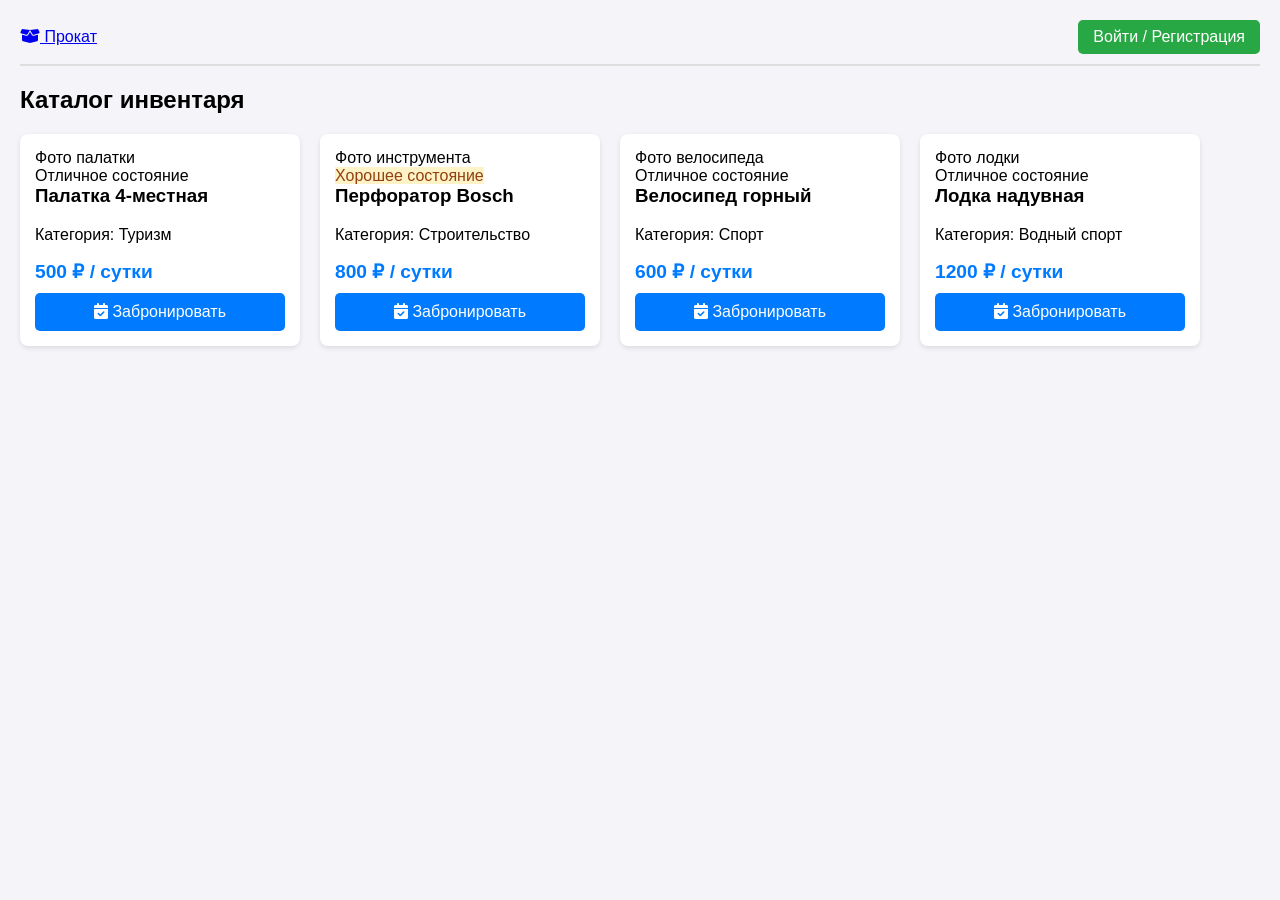
==== index.html @ 56d48f06 "Update index.html" ====
<!DOCTYPE html>
<html lang="ru">
<head>
    <meta charset="UTF-8">
    <meta name="viewport" content="width=device-width, initial-scale=1.0">
    <title>Прокат оборудования</title>
    <!-- Подключаем стили -->
    <link rel="stylesheet" href="style.css">
    <!-- Иконки для кнопок (можно использовать FontAwesome) -->
    <link rel="stylesheet" href="https://cdnjs.cloudflare.com/ajax/libs/font-awesome/6.4.0/css/all.min.css">
</head>
<body>

    <!-- Шапка сайта -->
    <header>
        <a href="#" class="logo">
            <i class="fa-solid fa-box-open"></i> Прокат
        </a>
        <a href="#" class="btn-login">Войти / Регистрация</a>
    </header>

    <!-- Основной контент -->
    <main>
        <h2>Каталог инвентаря</h2>
        
        <div class="catalog">
            <!-- Карточка 1 -->
            <div class="card">
                <div class="card-image">Фото палатки</div>
                <div class="card-body">
                    <span class="badge">Отличное состояние</span>
                    <h3>Палатка 4-местная</h3>
                    <p class="category-text">Категория: Туризм</p>
                    <div class="price">500 ₽ <span>/ сутки</span></div>
                    <button class="btn-book" onclick="alert('Для бронирования нужно войти в систему')">
                        <i class="fa-solid fa-calendar-check"></i> Забронировать
                    </button>
                </div>
            </div>
            
            <!-- Карточка 2 -->
            <div class="card">
                <div class="card-image">Фото инструмента</div>
                <div class="card-body">
                    <span class="badge" style="background-color: #fef3c7; color: #92400e;">Хорошее состояние</span>
                    <h3>Перфоратор Bosch</h3>
                    <p class="category-text">Категория: Строительство</p>
                    <div class="price">800 ₽ <span>/ сутки</span></div>
                    <button class="btn-book" onclick="alert('Для бронирования нужно войти в систему')">
                        <i class="fa-solid fa-calendar-check"></i> Забронировать
                    </button>
                </div>
            </div>

            <!-- Карточка 3 -->
            <div class="card">
                <div class="card-image">Фото велосипеда</div>
                <div class="card-body">
                    <span class="badge">Отличное состояние</span>
                    <h3>Велосипед горный</h3>
                    <p class="category-text">Категория: Спорт</p>
                    <div class="price">600 ₽ <span>/ сутки</span></div>
                    <button class="btn-book" onclick="alert('Для бронирования нужно войти в систему')">
                        <i class="fa-solid fa-calendar-check"></i> Забронировать
                    </button>
                </div>
            </div>

            <!-- Карточка 4 (для примера сетки) -->
            <div class="card">
                <div class="card-image">Фото лодки</div>
                <div class="card-body">
                    <span class="badge">Отличное состояние</span>
                    <h3>Лодка надувная</h3>
                    <p class="category-text">Категория: Водный спорт</p>
                    <div class="price">1200 ₽ <span>/ сутки</span></div>
                    <button class="btn-book" onclick="alert('Для бронирования нужно войти в систему')">
                        <i class="fa-solid fa-calendar-check"></i> Забронировать
                    </button>
                </div>
            </div>
            
        </div>
    </main>

</body>
</html>
---- style.css ----
body { 
    font-family: Arial, sans-serif; 
    margin: 0; 
    padding: 20px; 
    background-color: #f4f4f9; 
}

header { 
    display: flex; 
    justify-content: space-between; 
    align-items: center; 
    border-bottom: 2px solid #ddd; 
    padding-bottom: 10px; 
}

h1 { 
    color: #333; 
    margin: 0; 
}

.btn-login { 
    background: #28a745; 
    color: white; 
    padding: 8px 15px; 
    text-decoration: none; 
    border-radius: 5px; 
}

.catalog { 
    display: flex; 
    gap: 20px; 
    flex-wrap: wrap; 
    margin-top: 20px; 
}

.card { 
    background: white; 
    padding: 15px; 
    border-radius: 8px; 
    box-shadow: 0 2px 5px rgba(0,0,0,0.1); 
    width: 250px; 
}

.card h3 { 
    margin-top: 0; 
}

.price { 
    color: #007bff; 
    font-weight: bold; 
    font-size: 1.2em; 
}

.btn-book { 
    background: #007bff; 
    color: white; 
    border: none; 
    padding: 10px; 
    border-radius: 5px; 
    cursor: pointer; 
    width: 100%; 
    margin-top: 10px; 
    font-size: 16px; 
}

.btn-book:hover { 
    background: #0056b3; 
}
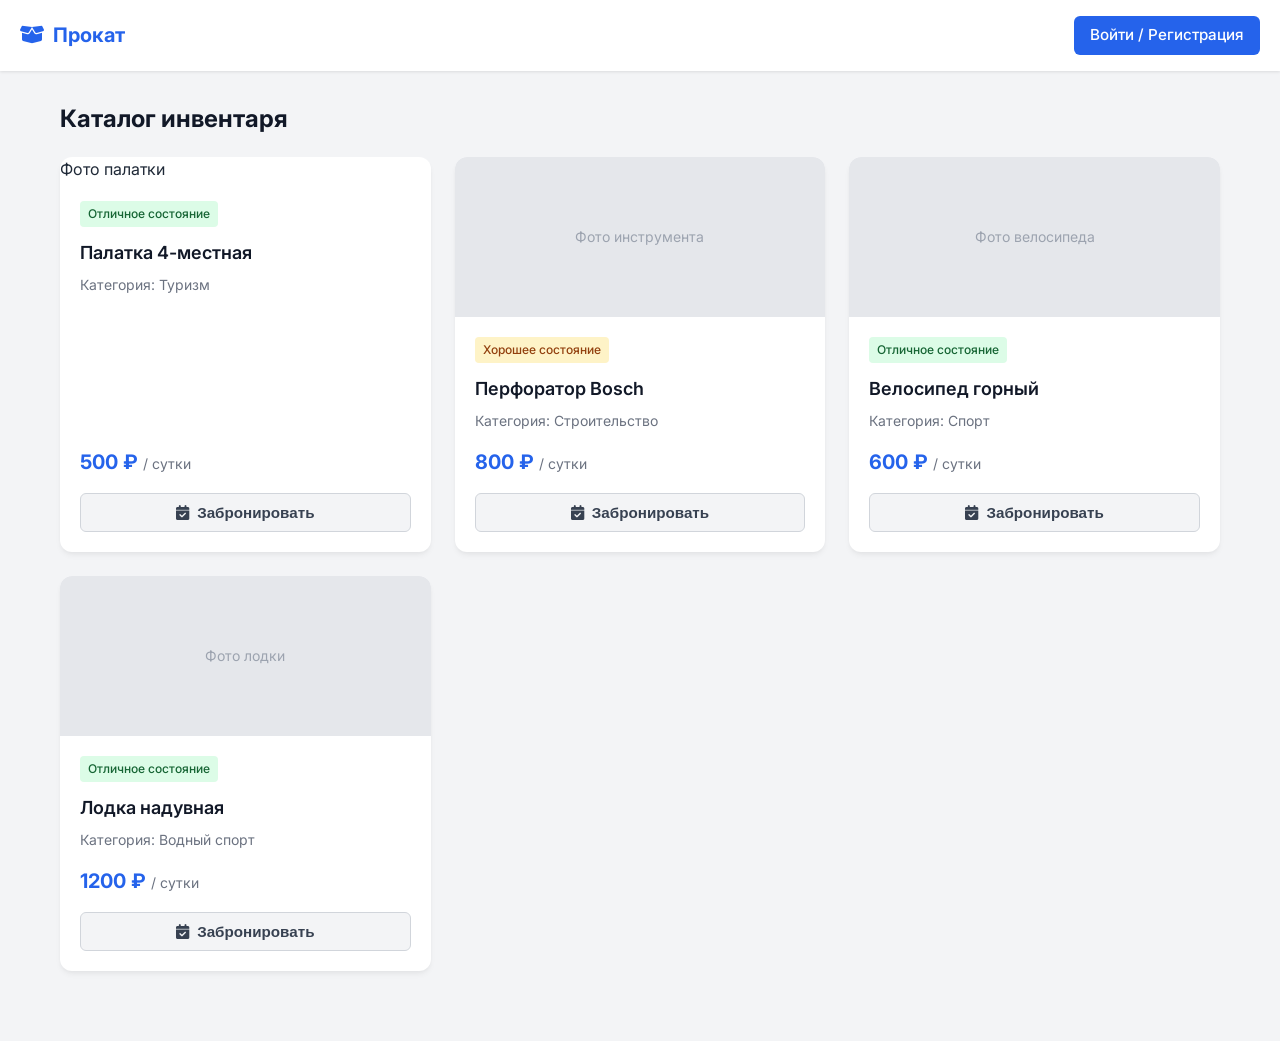
==== commit cc8ece42: "Update index.html" ====
--- a/index.html
+++ b/index.html
@@ -26,7 +26,7 @@
         <div class="catalog">
             <!-- Карточка 1 -->
             <div class="card">
-                <div class="card-image">Фото палатки</div>
+                <div class="palatka.jpg">Фото палатки</div>
                 <div class="card-body">
                     <span class="badge">Отличное состояние</span>
                     <h3>Палатка 4-местная</h3>
--- a/style.css
+++ b/style.css
@@ -1,68 +1,172 @@
-body { 
-    font-family: Arial, sans-serif; 
-    margin: 0; 
-    padding: 20px; 
-    background-color: #f4f4f9; 
+/* Подключаем современный шрифт */
+@import url('https://fonts.googleapis.com/css2?family=Inter:wght@400;500;600;700&display=swap');
+
+/* Базовые настройки */
+* {
+    box-sizing: border-box;
+    margin: 0;
+    padding: 0;
 }
 
-header { 
-    display: flex; 
-    justify-content: space-between; 
-    align-items: center; 
-    border-bottom: 2px solid #ddd; 
-    padding-bottom: 10px; 
+body {
+    font-family: 'Inter', sans-serif;
+    background-color: #f3f4f6; /* Мягкий серый фон */
+    color: #1f2937;
+    line-height: 1.5;
+    padding-bottom: 40px;
 }
 
-h1 { 
-    color: #333; 
-    margin: 0; 
+/* Шапка сайта */
+header {
+    background-color: #ffffff;
+    box-shadow: 0 1px 3px rgba(0, 0, 0, 0.1);
+    padding: 16px 20px;
+    position: sticky;
+    top: 0;
+    z-index: 100;
+    display: flex;
+    justify-content: space-between;
+    align-items: center;
 }
 
-.btn-login { 
-    background: #28a745; 
-    color: white; 
-    padding: 8px 15px; 
-    text-decoration: none; 
-    border-radius: 5px; 
+.logo {
+    font-size: 1.25rem;
+    font-weight: 700;
+    color: #2563eb; /* Синий акцент */
+    display: flex;
+    align-items: center;
+    gap: 8px;
+    text-decoration: none;
 }
 
-.catalog { 
-    display: flex; 
-    gap: 20px; 
-    flex-wrap: wrap; 
-    margin-top: 20px; 
+.btn-login {
+    background-color: #2563eb;
+    color: white;
+    padding: 8px 16px;
+    border-radius: 6px;
+    text-decoration: none;
+    font-weight: 500;
+    font-size: 0.95rem;
+    transition: background-color 0.2s;
 }
 
-.card { 
-    background: white; 
-    padding: 15px; 
-    border-radius: 8px; 
-    box-shadow: 0 2px 5px rgba(0,0,0,0.1); 
-    width: 250px; 
+.btn-login:hover {
+    background-color: #1d4ed8;
 }
 
-.card h3 { 
-    margin-top: 0; 
+/* Основной контент */
+main {
+    max-width: 1200px;
+    margin: 0 auto;
+    padding: 30px 20px;
 }
 
-.price { 
-    color: #007bff; 
-    font-weight: bold; 
-    font-size: 1.2em; 
+h2 {
+    font-size: 1.5rem;
+    margin-bottom: 20px;
+    color: #111827;
 }
 
-.btn-book { 
-    background: #007bff; 
-    color: white; 
-    border: none; 
-    padding: 10px; 
-    border-radius: 5px; 
-    cursor: pointer; 
-    width: 100%; 
-    margin-top: 10px; 
-    font-size: 16px; 
+/* Сетка каталога (адаптивная) */
+.catalog {
+    display: grid;
+    grid-template-columns: repeat(auto-fill, minmax(280px, 1fr));
+    gap: 24px;
 }
 
-.btn-book:hover { 
-    background: #0056b3; 
+/* Карточка товара */
+.card {
+    background: #ffffff;
+    border-radius: 12px;
+    overflow: hidden;
+    box-shadow: 0 4px 6px -1px rgba(0, 0, 0, 0.05), 0 2px 4px -1px rgba(0, 0, 0, 0.03);
+    transition: transform 0.2s, box-shadow 0.2s;
+    display: flex;
+    flex-direction: column;
 }
+
+.card:hover {
+    transform: translateY(-4px);
+    box-shadow: 0 10px 15px -3px rgba(0, 0, 0, 0.1), 0 4px 6px -2px rgba(0, 0, 0, 0.05);
+}
+
+/* Заглушка вместо фото (чтобы карточки были одинаковыми) */
+.card-image {
+    height: 160px;
+    background-color: #e5e7eb;
+    display: flex;
+    align-items: center;
+    justify-content: center;
+    color: #9ca3af;
+    font-size: 0.875rem;
+}
+
+.card-body {
+    padding: 20px;
+    display: flex;
+    flex-direction: column;
+    flex-grow: 1;
+}
+
+.card h3 {
+    font-size: 1.125rem;
+    font-weight: 600;
+    margin-bottom: 8px;
+    color: #111827;
+}
+
+.badge {
+    display: inline-block;
+    padding: 4px 8px;
+    border-radius: 4px;
+    font-size: 0.75rem;
+    font-weight: 500;
+    margin-bottom: 12px;
+    background-color: #dcfce7;
+    color: #166534;
+    width: fit-content;
+}
+
+.card p.category-text {
+    font-size: 0.875rem;
+    color: #6b7280;
+    margin-bottom: 16px;
+}
+
+.price {
+    font-size: 1.25rem;
+    font-weight: 700;
+    color: #2563eb;
+    margin-top: auto; /* Прижимает цену и кнопку к низу */
+    margin-bottom: 16px;
+}
+
+.price span {
+    font-size: 0.875rem;
+    font-weight: 400;
+    color: #6b7280;
+}
+
+/* Кнопка бронирования */
+.btn-book {
+    background-color: #f3f4f6;
+    color: #374151;
+    border: 1px solid #d1d5db;
+    padding: 10px;
+    border-radius: 6px;
+    cursor: pointer;
+    font-weight: 600;
+    font-size: 0.95rem;
+    width: 100%;
+    transition: all 0.2s;
+    display: flex;
+    justify-content: center;
+    align-items: center;
+    gap: 8px;
+}
+
+.btn-book:hover {
+    background-color: #2563eb;
+    color: white;
+    border-color: #2563eb;
+}
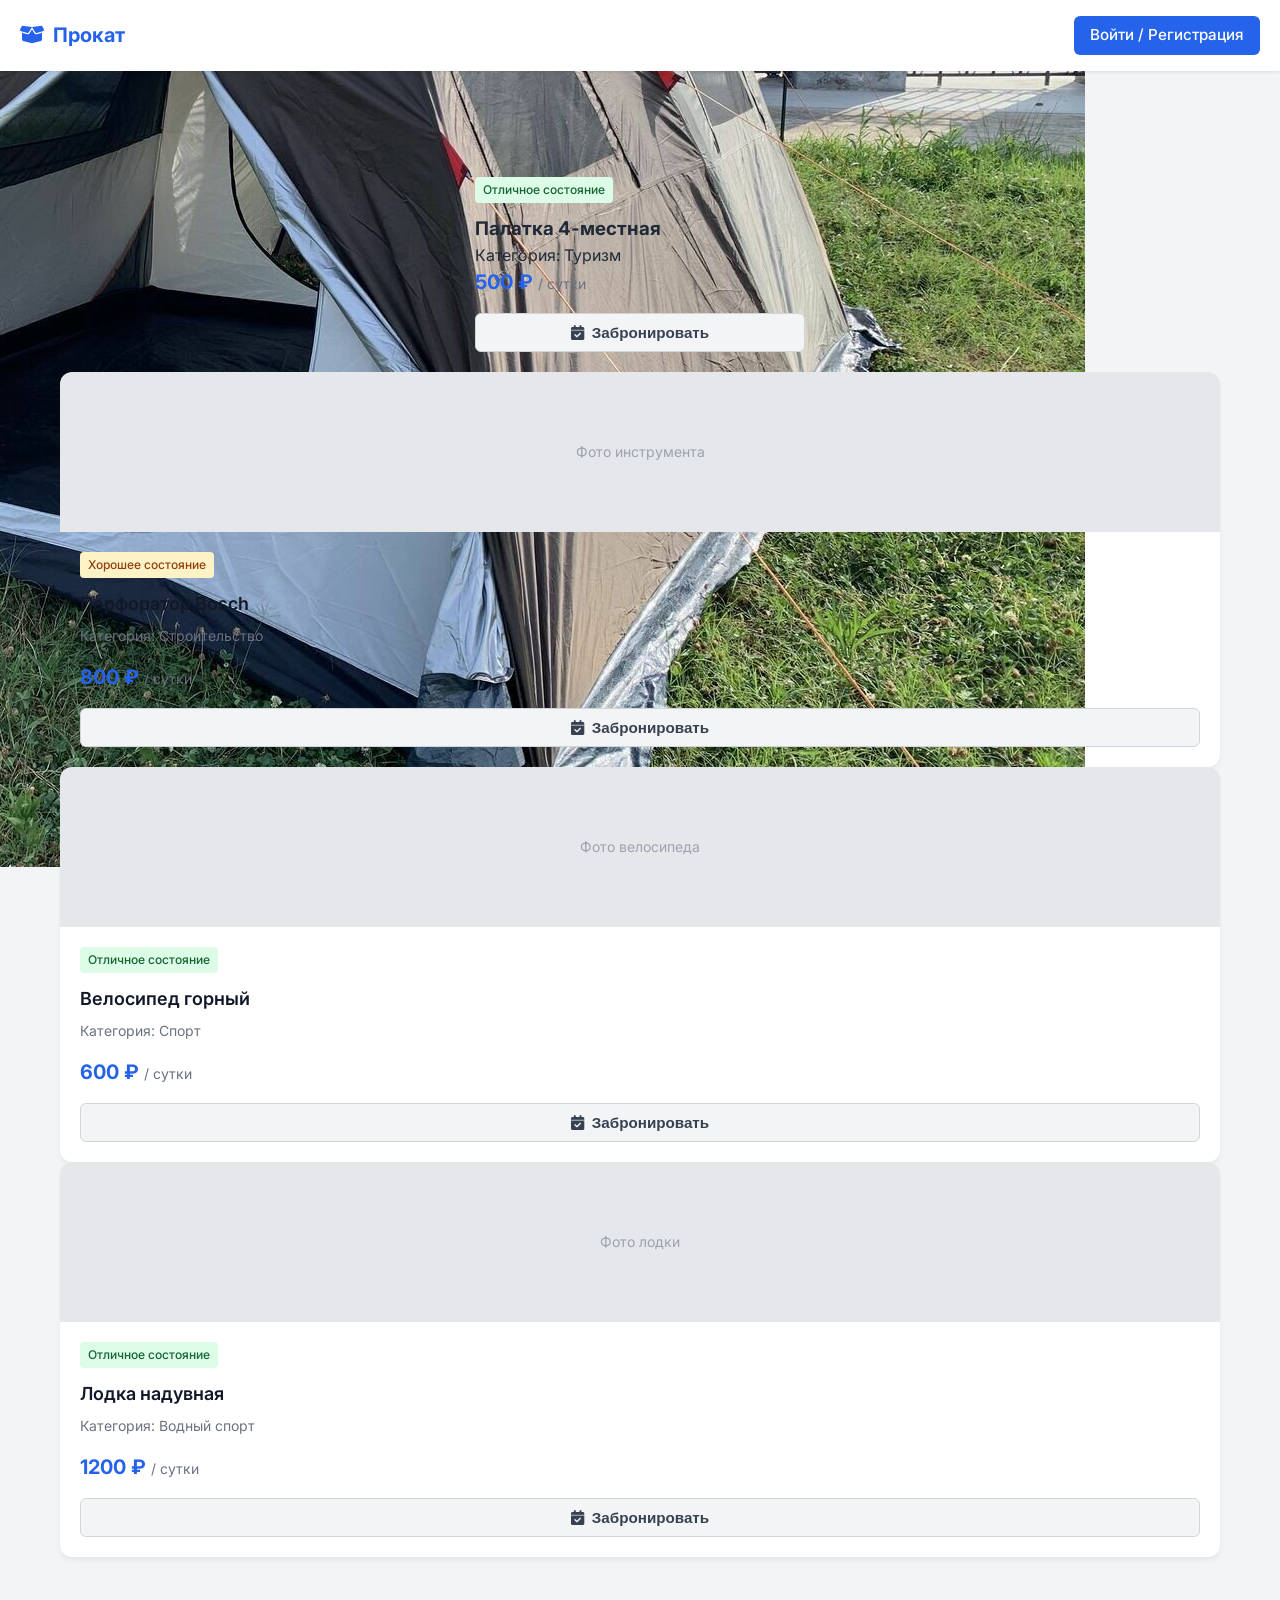
==== commit 561ae7e0: "Update index.html" ====
--- a/index.html
+++ b/index.html
@@ -25,8 +25,9 @@
         
         <div class="catalog">
             <!-- Карточка 1 -->
-            <div class="card">
-                <div class="palatka.jpg">Фото палатки</div>
+                <div class="card-image">
+    <img src="palatka.jpg" alt="Палатка 4-местная">
+</div>
                 <div class="card-body">
                     <span class="badge">Отличное состояние</span>
                     <h3>Палатка 4-местная</h3>
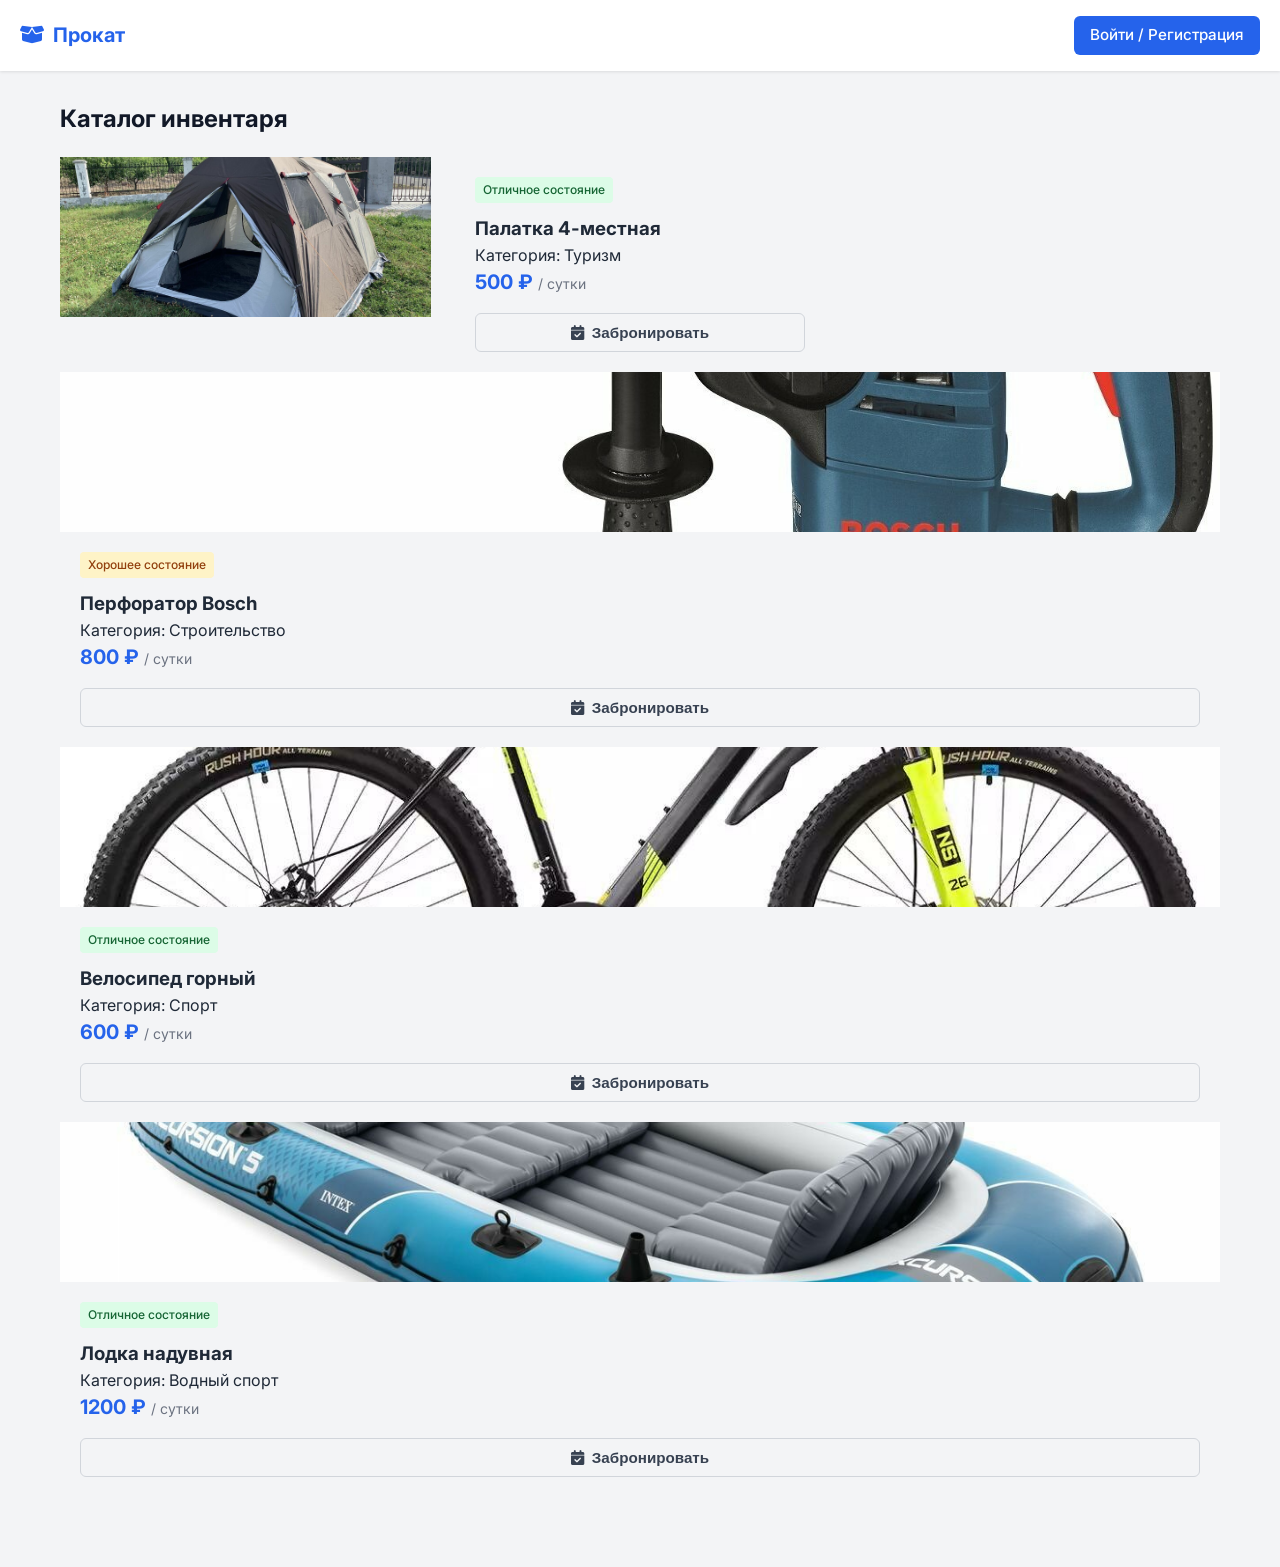
==== commit 298b5ae1: "Update index.html" ====
--- a/index.html
+++ b/index.html
@@ -40,8 +40,9 @@
             </div>
             
             <!-- Карточка 2 -->
-            <div class="card">
-                <div class="card-image">Фото инструмента</div>
+                <div class="card-image">
+    <img src="perforator.jpg" alt="Перфоратор Bosch">
+</div>
                 <div class="card-body">
                     <span class="badge" style="background-color: #fef3c7; color: #92400e;">Хорошее состояние</span>
                     <h3>Перфоратор Bosch</h3>
@@ -54,8 +55,9 @@
             </div>
 
             <!-- Карточка 3 -->
-            <div class="card">
-                <div class="card-image">Фото велосипеда</div>
+                <div class="card-image">
+    <img src="velik.jpg" alt="Велосипед горный">
+</div>
                 <div class="card-body">
                     <span class="badge">Отличное состояние</span>
                     <h3>Велосипед горный</h3>
@@ -68,8 +70,9 @@
             </div>
 
             <!-- Карточка 4 (для примера сетки) -->
-            <div class="card">
-                <div class="card-image">Фото лодки</div>
+                <div class="card-image">
+    <img src="lodka.jpg" alt="Лодка надувная">
+</div>
                 <div class="card-body">
                     <span class="badge">Отличное состояние</span>
                     <h3>Лодка надувная</h3>
--- a/style.css
+++ b/style.css
@@ -99,6 +99,13 @@
     justify-content: center;
     color: #9ca3af;
     font-size: 0.875rem;
+    overflow: hidden;
+}
+
+.card-image img {
+    width: 100%;
+    height: 100%;
+    object-fit: cover;
 }
 
 .card-body {
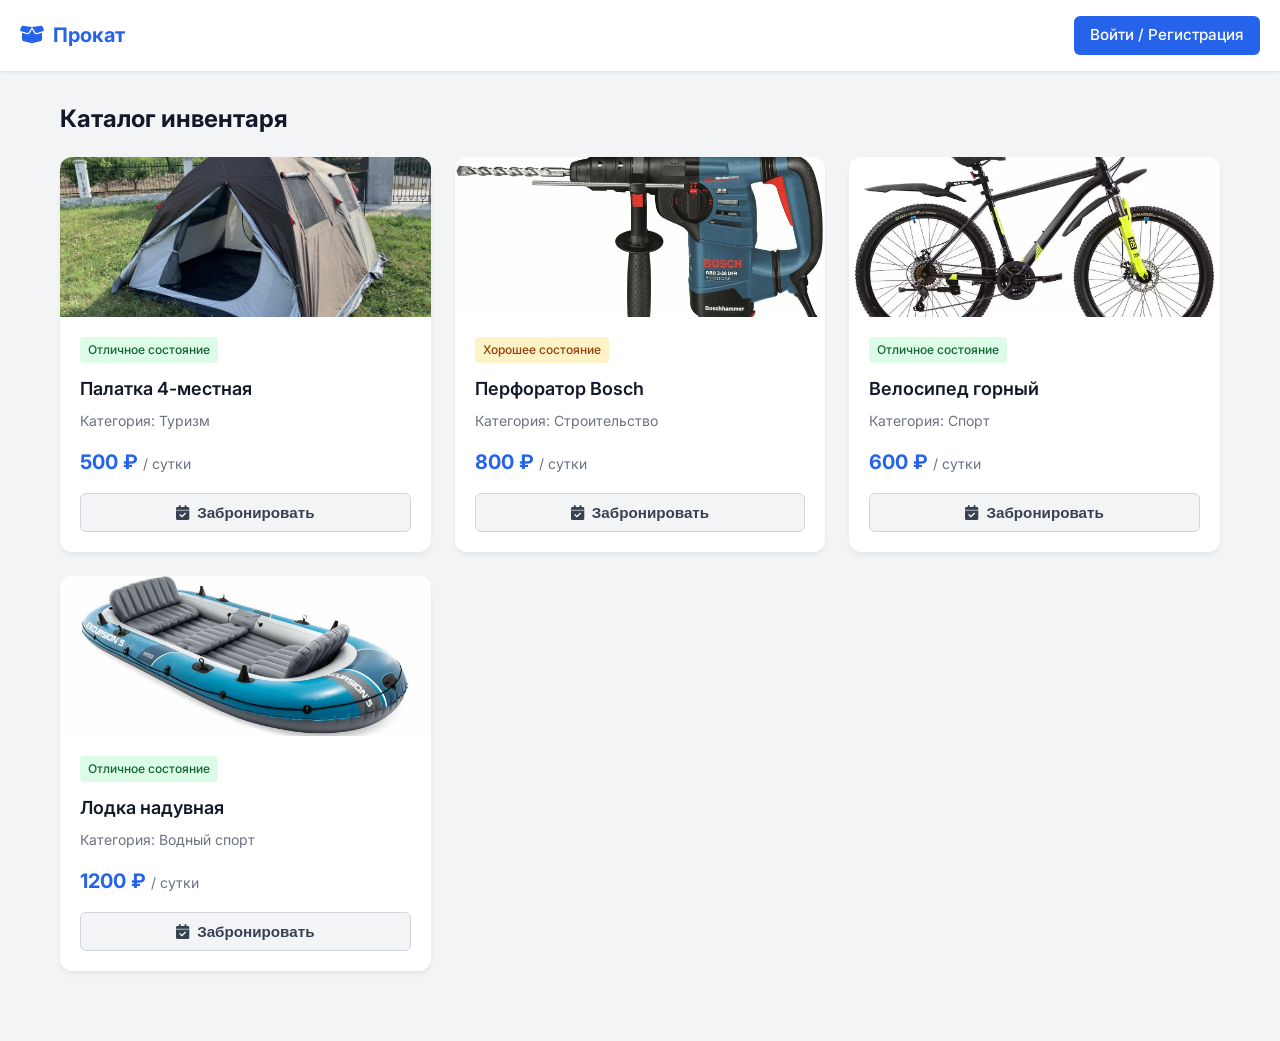
==== commit bf3ccf93: "Update index.html" ====
--- a/index.html
+++ b/index.html
@@ -25,6 +25,7 @@
         
         <div class="catalog">
             <!-- Карточка 1 -->
+            <div class="card">
                 <div class="card-image">
     <img src="palatka.jpg" alt="Палатка 4-местная">
 </div>
@@ -40,6 +41,7 @@
             </div>
             
             <!-- Карточка 2 -->
+            <div class="card">
                 <div class="card-image">
     <img src="perforator.jpg" alt="Перфоратор Bosch">
 </div>
@@ -55,6 +57,7 @@
             </div>
 
             <!-- Карточка 3 -->
+            <div class="card">
                 <div class="card-image">
     <img src="velik.jpg" alt="Велосипед горный">
 </div>
@@ -70,6 +73,7 @@
             </div>
 
             <!-- Карточка 4 (для примера сетки) -->
+            <div class="card">
                 <div class="card-image">
     <img src="lodka.jpg" alt="Лодка надувная">
 </div>
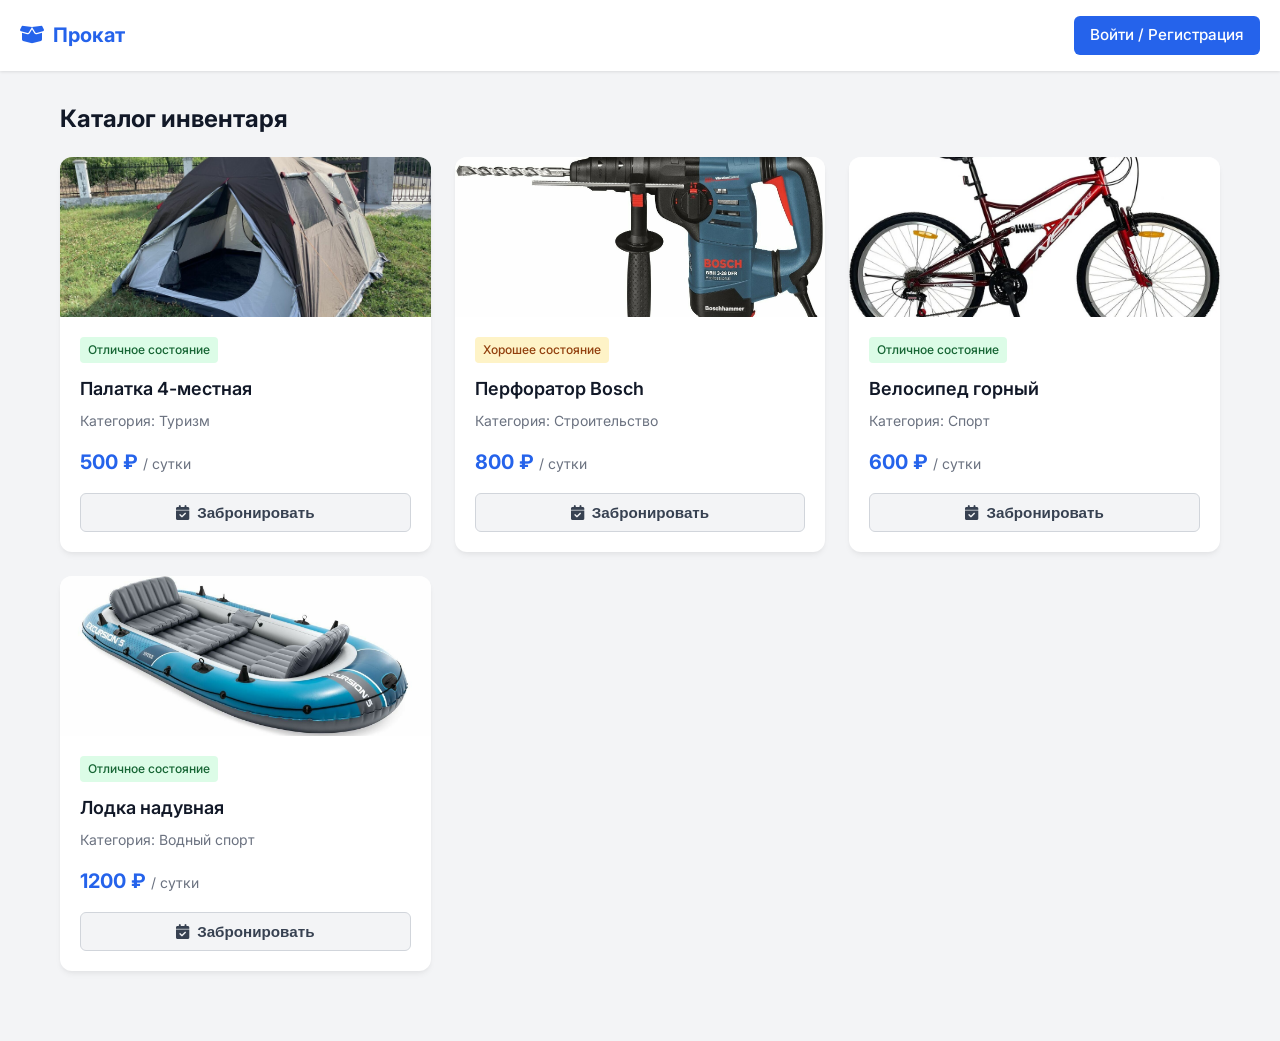
==== commit 6c271166: "Внесла стили входа в общий style.css" ====
--- a/index.html
+++ b/index.html
@@ -43,8 +43,8 @@
             <!-- Карточка 2 -->
             <div class="card">
                 <div class="card-image">
-    <img src="perforator.jpg" alt="Перфоратор Bosch">
-</div>
+                    <img src="perforator.jpg" alt="Перфоратор Bosch">
+                </div>
                 <div class="card-body">
                     <span class="badge" style="background-color: #fef3c7; color: #92400e;">Хорошее состояние</span>
                     <h3>Перфоратор Bosch</h3>
@@ -59,8 +59,8 @@
             <!-- Карточка 3 -->
             <div class="card">
                 <div class="card-image">
-    <img src="velik.jpg" alt="Велосипед горный">
-</div>
+                    <img src="velik.jpg" alt="Велосипед горный">
+                </div>
                 <div class="card-body">
                     <span class="badge">Отличное состояние</span>
                     <h3>Велосипед горный</h3>
@@ -75,8 +75,8 @@
             <!-- Карточка 4 (для примера сетки) -->
             <div class="card">
                 <div class="card-image">
-    <img src="lodka.jpg" alt="Лодка надувная">
-</div>
+                    <img src="lodka.jpg" alt="Лодка надувная">
+                </div>
                 <div class="card-body">
                     <span class="badge">Отличное состояние</span>
                     <h3>Лодка надувная</h3>
--- a/style.css
+++ b/style.css
@@ -177,3 +177,102 @@
     color: white;
     border-color: #2563eb;
 }
+
+/* Стили для страницы входа/регистрации */
+
+/* Центрируем форму на экране */
+.auth-wrapper {
+    display: flex;
+    justify-content: center;
+    align-items: center;
+    min-height: calc(100vh - 80px); 
+    padding: 20px;
+}
+
+/* Сама белая карточка формы */
+.login-container {
+    background: #ffffff;
+    padding: 40px;
+    border-radius: 12px;
+    box-shadow: 0 10px 25px rgba(0, 0, 0, 0.05);
+    width: 100%;
+    max-width: 420px;
+}
+
+.login-container h2 {
+    text-align: center;
+    margin-bottom: 24px;
+    color: #111827;
+    font-size: 1.5rem;
+}
+
+/* Группы полей ввода */
+.form-group {
+    margin-bottom: 20px;
+}
+
+.form-group label {
+    display: block;
+    margin-bottom: 8px;
+    font-weight: 500;
+    color: #374151;
+    font-size: 0.95rem;
+}
+
+.form-group input {
+    width: 100%;
+    padding: 12px;
+    border: 1px solid #d1d5db;
+    border-radius: 8px;
+    font-size: 1rem;
+    font-family: inherit;
+    transition: border-color 0.2s, box-shadow 0.2s;
+}
+
+.form-group input:focus {
+    outline: none;
+    border-color: #2563eb;
+    box-shadow: 0 0 0 3px rgba(37, 99, 235, 0.15);
+}
+
+/* Кнопка отправки формы */
+.btn-submit {
+    width: 100%;
+    padding: 12px;
+    background-color: #2563eb;
+    color: white;
+    border: none;
+    border-radius: 8px;
+    font-size: 1rem;
+    font-weight: 600;
+    cursor: pointer;
+    transition: background-color 0.2s;
+    margin-top: 8px;
+}
+
+.btn-submit:hover {
+    background-color: #1d4ed8;
+}
+
+/* Ссылки под формой */
+.auth-link {
+    text-align: center;
+    margin-top: 20px;
+    font-size: 0.9rem;
+    color: #6b7280;
+}
+
+.auth-link a {
+    color: #2563eb;
+    text-decoration: none;
+    font-weight: 500;
+}
+
+.auth-link a:hover {
+    text-decoration: underline;
+}
+
+.auth-link.back-link {
+    margin-top: 12px;
+    display: block;
+}
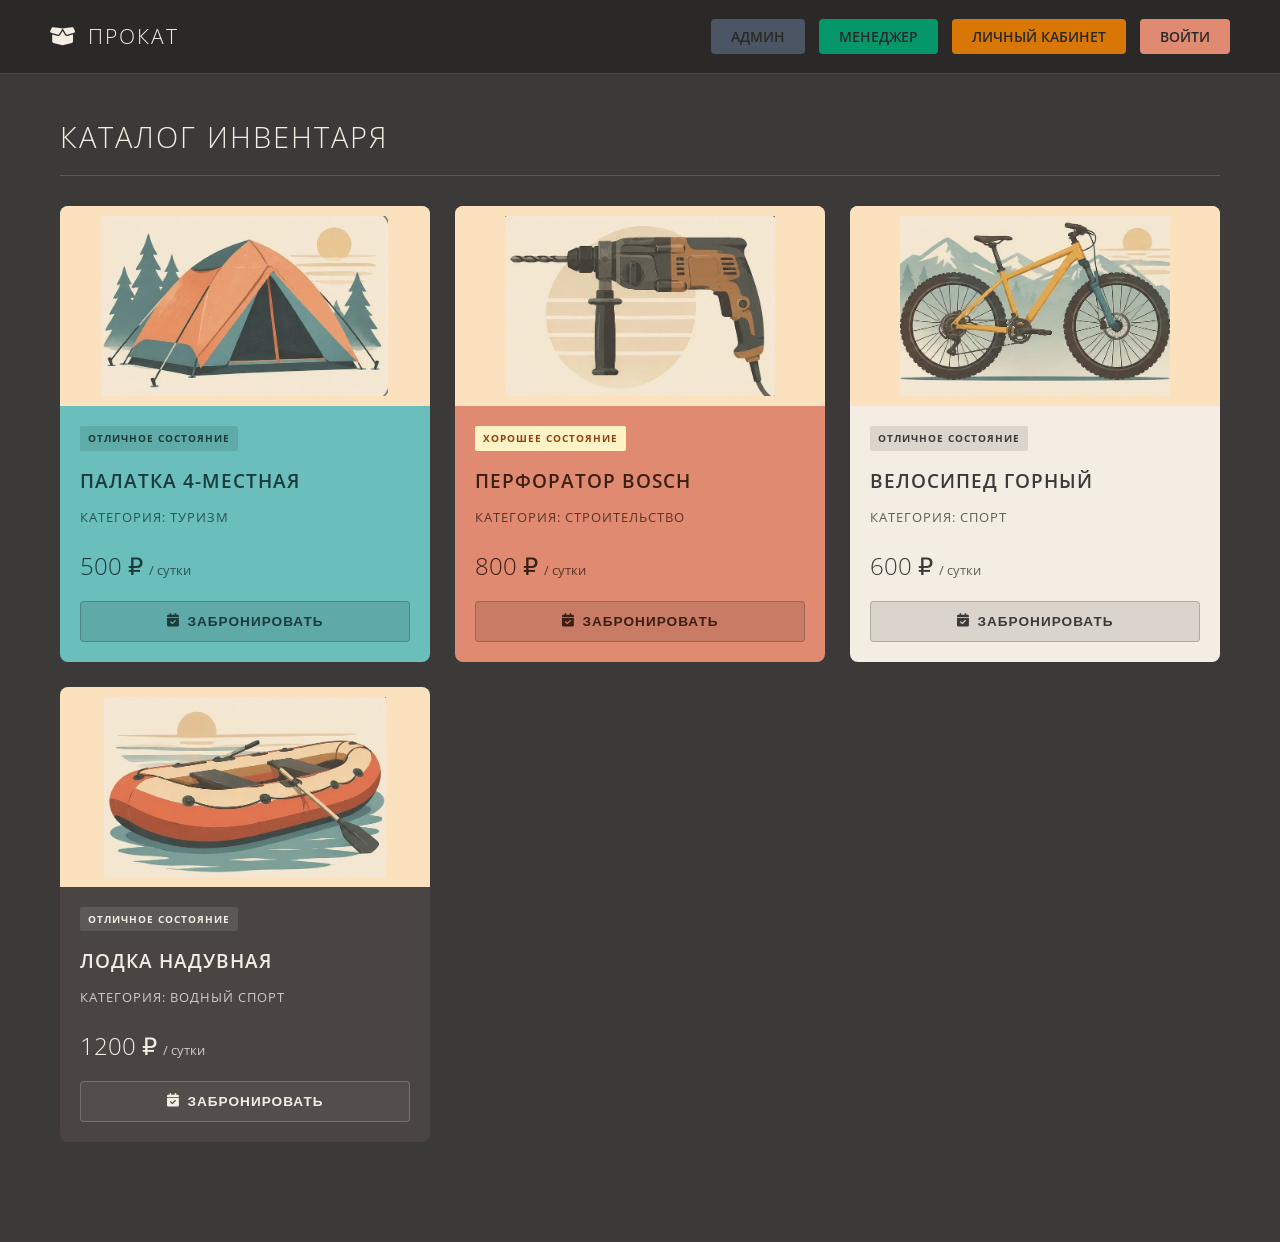
==== commit 42c1af67: "style(ui): верстка главной страницы проката и общие стили" ====
--- a/index.html
+++ b/index.html
@@ -4,19 +4,23 @@
     <meta charset="UTF-8">
     <meta name="viewport" content="width=device-width, initial-scale=1.0">
     <title>Прокат оборудования</title>
-    <!-- Подключаем стили -->
     <link rel="stylesheet" href="style.css">
-    <!-- Иконки для кнопок (можно использовать FontAwesome) -->
     <link rel="stylesheet" href="https://cdnjs.cloudflare.com/ajax/libs/font-awesome/6.4.0/css/all.min.css">
 </head>
 <body>
 
     <!-- Шапка сайта -->
     <header>
-        <a href="#" class="logo">
+        <a href="index.html" class="logo">
             <i class="fa-solid fa-box-open"></i> Прокат
         </a>
-        <a href="#" class="btn-login">Войти / Регистрация</a>
+        <div>
+            <!-- Ссылки для перехода в панели (для удобства демонстрации) -->
+            <a href="admin.html" class="btn-login" style="background-color: #4b5563; margin-right: 10px;">Админ</a>
+            <a href="manager.html" class="btn-login" style="background-color: #059669; margin-right: 10px;">Менеджер</a>
+            <a href="account.html" class="btn-login" style="background-color: #d97706; margin-right: 10px;">Личный кабинет</a>
+            <a href="login.html" class="btn-login">Войти</a>
+        </div>
     </header>
 
     <!-- Основной контент -->
@@ -24,23 +28,23 @@
         <h2>Каталог инвентаря</h2>
         
         <div class="catalog">
-            <!-- Карточка 1 -->
-            <div class="card">
-                <div class="card-image">
-    <img src="palatka.jpg" alt="Палатка 4-местная">
-</div>
+            <!-- Карточка 1: Палатка -->
+            <div class="card">
+                <div class="card-image">
+                    <img src="palatka.jpg" alt="Палатка 4-местная">
+                </div>
                 <div class="card-body">
                     <span class="badge">Отличное состояние</span>
                     <h3>Палатка 4-местная</h3>
                     <p class="category-text">Категория: Туризм</p>
                     <div class="price">500 ₽ <span>/ сутки</span></div>
-                    <button class="btn-book" onclick="alert('Для бронирования нужно войти в систему')">
+                    <button class="btn-book" onclick="checkAuth()" data-name="Палатка 4-местная" data-price="500">
                         <i class="fa-solid fa-calendar-check"></i> Забронировать
                     </button>
                 </div>
             </div>
             
-            <!-- Карточка 2 -->
+            <!-- Карточка 2: Перфоратор -->
             <div class="card">
                 <div class="card-image">
                     <img src="perforator.jpg" alt="Перфоратор Bosch">
@@ -50,13 +54,13 @@
                     <h3>Перфоратор Bosch</h3>
                     <p class="category-text">Категория: Строительство</p>
                     <div class="price">800 ₽ <span>/ сутки</span></div>
-                    <button class="btn-book" onclick="alert('Для бронирования нужно войти в систему')">
-                        <i class="fa-solid fa-calendar-check"></i> Забронировать
-                    </button>
-                </div>
-            </div>
-
-            <!-- Карточка 3 -->
+                    <button class="btn-book" onclick="checkAuth()" data-name="Перфоратор Bosch" data-price="800">
+                        <i class="fa-solid fa-calendar-check"></i> Забронировать
+                    </button>
+                </div>
+            </div>
+
+            <!-- Карточка 3: Велосипед -->
             <div class="card">
                 <div class="card-image">
                     <img src="velik.jpg" alt="Велосипед горный">
@@ -66,13 +70,13 @@
                     <h3>Велосипед горный</h3>
                     <p class="category-text">Категория: Спорт</p>
                     <div class="price">600 ₽ <span>/ сутки</span></div>
-                    <button class="btn-book" onclick="alert('Для бронирования нужно войти в систему')">
-                        <i class="fa-solid fa-calendar-check"></i> Забронировать
-                    </button>
-                </div>
-            </div>
-
-            <!-- Карточка 4 (для примера сетки) -->
+                    <button class="btn-book" onclick="checkAuth()" data-name="Велосипед горный" data-price="600">
+                        <i class="fa-solid fa-calendar-check"></i> Забронировать
+                    </button>
+                </div>
+            </div>
+
+            <!-- Карточка 4: Лодка -->
             <div class="card">
                 <div class="card-image">
                     <img src="lodka.jpg" alt="Лодка надувная">
@@ -82,14 +86,147 @@
                     <h3>Лодка надувная</h3>
                     <p class="category-text">Категория: Водный спорт</p>
                     <div class="price">1200 ₽ <span>/ сутки</span></div>
-                    <button class="btn-book" onclick="alert('Для бронирования нужно войти в систему')">
-                        <i class="fa-solid fa-calendar-check"></i> Забронировать
-                    </button>
-                </div>
-            </div>
-            
+                    <button class="btn-book" onclick="checkAuth()" data-name="Лодка надувная" data-price="1200">
+                        <i class="fa-solid fa-calendar-check"></i> Забронировать
+                    </button>
+                </div>
+            </div>
         </div>
     </main>
 
+    <!-- МОДАЛЬНОЕ ОКНО БРОНИРОВАНИЯ -->
+    <div id="bookingModal" style="display: none; position: fixed; top: 0; left: 0; width: 100%; height: 100%; background: rgba(0,0,0,0.5); z-index: 1000; justify-content: center; align-items: center;">
+        <div style="background: white; padding: 30px; border-radius: 12px; width: 90%; max-width: 400px; box-shadow: 0 10px 25px rgba(0,0,0,0.2);">
+            <h3 style="margin-bottom: 20px; text-align: center; color: #111827;">Бронирование</h3>
+            <p id="modalEquipmentName" style="margin-bottom: 20px; text-align: center; font-weight: 500; color: #4b5563;"></p>
+            
+            <div class="form-group" style="margin-bottom: 15px;">
+                <label style="display: block; margin-bottom: 5px; font-size: 0.9rem;">Дата начала</label>
+                <input type="date" id="startDate" required style="width: 100%; padding: 10px; border: 1px solid #d1d5db; border-radius: 6px;">
+            </div>
+            
+            <div class="form-group" style="margin-bottom: 20px;">
+                <label style="display: block; margin-bottom: 5px; font-size: 0.9rem;">Дата окончания</label>
+                <input type="date" id="endDate" required style="width: 100%; padding: 10px; border: 1px solid #d1d5db; border-radius: 6px;">
+            </div>
+
+            <div style="display: flex; justify-content: space-between; align-items: center; margin-bottom: 20px; padding-top: 10px; border-top: 1px solid #e5e7eb;">
+                <span>Итого:</span>
+                <span id="modalTotalPrice" style="font-size: 1.25rem; font-weight: bold; color: #2563eb;">0 ₽</span>
+            </div>
+
+            <div style="display: flex; gap: 10px;">
+                <button onclick="closeModal()" style="flex: 1; padding: 12px; background: #e5e7eb; border: none; border-radius: 6px; cursor: pointer; font-weight: 600;">Отмена</button>
+                <button onclick="submitBooking()" style="flex: 1; padding: 12px; background: #2563eb; color: white; border: none; border-radius: 6px; cursor: pointer; font-weight: 600;">Забронировать</button>
+            </div>
+        </div>
+    </div>
+
+    <!-- СКРИПТЫ -->
+    <script>
+        // Переменные для текущего товара
+        let currentEquipmentName = "";
+        let currentEquipmentPrice = 0;
+
+        // 1. Проверка авторизации и склада
+        function checkAuth() {
+            if (sessionStorage.getItem('isLoggedIn') === 'true') {
+                const button = event.target;
+                const equipmentName = button.getAttribute('data-name');
+                
+                // ПРОВЕРКА СКЛАДА: есть ли свободные единицы?
+                const units = JSON.parse(localStorage.getItem('warehouse_units')) || [];
+                const availableUnits = units.filter(u => u.name === equipmentName && u.status === 'Доступно');
+
+                if (availableUnits.length === 0) {
+                    alert('К сожалению, всё оборудование "' + equipmentName + '" сейчас занято или в ремонте. Попробуйте позже.');
+                    return; // Останавливаем бронирование
+                }
+
+                // Если есть — открываем окно
+                currentEquipmentName = equipmentName;
+                currentEquipmentPrice = parseInt(button.getAttribute('data-price'));
+
+                document.getElementById('modalEquipmentName').innerText = currentEquipmentName;
+                document.getElementById('bookingModal').style.display = 'flex';
+                
+                document.getElementById('startDate').value = '';
+                document.getElementById('endDate').value = '';
+                document.getElementById('modalTotalPrice').innerText = '0 ₽';
+            } else {
+                alert('Для бронирования нужно войти в систему!');
+                window.location.href = 'login.html';
+            }
+        }
+
+        // 2. Закрыть окно
+        function closeModal() {
+            document.getElementById('bookingModal').style.display = 'none';
+        }
+
+        // 3. Расчет стоимости
+        document.getElementById('startDate')?.addEventListener('change', calculateTotal);
+        document.getElementById('endDate')?.addEventListener('change', calculateTotal);
+
+        function calculateTotal() {
+            const start = document.getElementById('startDate').value;
+            const end = document.getElementById('endDate').value;
+
+            if (start && end) {
+                const date1 = new Date(start);
+                const date2 = new Date(end);
+                
+                const diffTime = Math.abs(date2 - date1);
+                const diffDays = Math.ceil(diffTime / (1000 * 60 * 60 * 24)); 
+
+                if (diffDays > 0) {
+                    const total = diffDays * currentEquipmentPrice;
+                    document.getElementById('modalTotalPrice').innerText = total + ' ₽ (' + diffDays + ' сут.)';
+                } else {
+                    document.getElementById('modalTotalPrice').innerText = 'Неверные даты';
+                }
+            }
+        }
+
+        // 4. Отправка формы (Сохранение брони и списание со склада)
+        function submitBooking() {
+            const start = document.getElementById('startDate').value;
+            const end = document.getElementById('endDate').value;
+            const total = document.getElementById('modalTotalPrice').innerText;
+
+            if (!start || !end || total === '0 ₽' || total === 'Неверные даты') {
+                alert('Пожалуйста, выберите корректные даты.');
+                return;
+            }
+
+            const userName = sessionStorage.getItem('userName') || 'Клиент';
+
+            // Создаем объект брони
+            const booking = {
+                equipment: currentEquipmentName,
+                startDate: start,
+                endDate: end,
+                totalPrice: total,
+                clientName: userName,
+                status: 'pending' // По умолчанию "Ожидает"
+            };
+
+            // Сохраняем бронь
+            let bookings = JSON.parse(localStorage.getItem('bookings')) || [];
+            bookings.push(booking);
+            localStorage.setItem('bookings', JSON.stringify(bookings));
+
+            // СПИСЫВАЕМ ЕДИНИЦУ СО СКЛАДА
+            let units = JSON.parse(localStorage.getItem('warehouse_units')) || [];
+            let freeUnit = units.find(u => u.name === currentEquipmentName && u.status === 'Доступно');
+            if (freeUnit) {
+                freeUnit.status = 'Выдано'; // Помечаем, что занято
+                localStorage.setItem('warehouse_units', JSON.stringify(units));
+            }
+
+            alert('Успешно! Вы забронировали: ' + currentEquipmentName);
+            closeModal();
+        }
+    </script>
 </body>
-</html>
+</html>
--- a/style.css
+++ b/style.css
@@ -1,7 +1,5 @@
-/* Подключаем современный шрифт */
-@import url('https://fonts.googleapis.com/css2?family=Inter:wght@400;500;600;700&display=swap');
-
-/* Базовые настройки */
+@import url('https://fonts.googleapis.com/css2?family=Open+Sans:wght@300;400;600;700&display=swap');
+
 * {
     box-sizing: border-box;
     margin: 0;
@@ -9,105 +7,122 @@
 }
 
 body {
-    font-family: 'Inter', sans-serif;
-    background-color: #f3f4f6; /* Мягкий серый фон */
-    color: #1f2937;
-    line-height: 1.5;
-    padding-bottom: 40px;
-}
-
-/* Шапка сайта */
+    font-family: 'Open Sans', sans-serif;
+    background-color: #3b3a39; 
+    color: #f4ede4;
+    line-height: 1.6;
+    min-height: 100vh;
+    padding-bottom: 60px;
+}
+
+/* --- шапка--- */
 header {
-    background-color: #ffffff;
-    box-shadow: 0 1px 3px rgba(0, 0, 0, 0.1);
-    padding: 16px 20px;
+    background-color: #2a2928; 
+    padding: 20px 50px;
     position: sticky;
     top: 0;
     z-index: 100;
     display: flex;
     justify-content: space-between;
     align-items: center;
+    border-bottom: 1px solid #4a4948;
 }
 
 .logo {
-    font-size: 1.25rem;
-    font-weight: 700;
-    color: #2563eb; /* Синий акцент */
-    display: flex;
-    align-items: center;
-    gap: 8px;
+    font-size: 1.3rem;
+    font-weight: 300;
+    color: #f4ede4;
+    text-transform: uppercase;
+    letter-spacing: 2px;
+    display: flex;
+    align-items: center;
+    gap: 10px;
     text-decoration: none;
 }
 
 .btn-login {
-    background-color: #2563eb;
-    color: white;
-    padding: 8px 16px;
-    border-radius: 6px;
+    background-color: #e08b71; /* Персиковый акцент */
+    color: #2a2928;
+    padding: 8px 20px;
+    border-radius: 4px;
     text-decoration: none;
-    font-weight: 500;
-    font-size: 0.95rem;
-    transition: background-color 0.2s;
+    font-weight: 600;
+    font-size: 0.85rem;
+    text-transform: uppercase;
+    transition: all 0.2s;
 }
 
 .btn-login:hover {
-    background-color: #1d4ed8;
-}
-
-/* Основной контент */
+    background-color: #f09c82;
+}
+
+/* --- сетка каталога --- */
 main {
     max-width: 1200px;
     margin: 0 auto;
-    padding: 30px 20px;
+    padding: 40px 20px;
 }
 
 h2 {
-    font-size: 1.5rem;
-    margin-bottom: 20px;
-    color: #111827;
-}
-
-/* Сетка каталога (адаптивная) */
+    font-size: 1.8rem;
+    font-weight: 300;
+    margin-bottom: 30px;
+    color: #f4ede4;
+    text-transform: uppercase;
+    letter-spacing: 2px;
+    border-bottom: 1px solid #5a5958;
+    padding-bottom: 15px;
+}
+
 .catalog {
     display: grid;
     grid-template-columns: repeat(auto-fill, minmax(280px, 1fr));
-    gap: 24px;
-}
-
-/* Карточка товара */
+    gap: 25px;
+}
+
+/* --- карточка--- */
 .card {
-    background: #ffffff;
-    border-radius: 12px;
+    border-radius: 8px; 
     overflow: hidden;
-    box-shadow: 0 4px 6px -1px rgba(0, 0, 0, 0.05), 0 2px 4px -1px rgba(0, 0, 0, 0.03);
-    transition: transform 0.2s, box-shadow 0.2s;
     display: flex;
     flex-direction: column;
+    box-shadow: none;
+    transition: transform 0.2s ease;
 }
 
 .card:hover {
-    transform: translateY(-4px);
-    box-shadow: 0 10px 15px -3px rgba(0, 0, 0, 0.1), 0 4px 6px -2px rgba(0, 0, 0, 0.05);
-}
-
-/* Заглушка вместо фото (чтобы карточки были одинаковыми) */
+    transform: translateY(-4px); 
+}
+
+/* Разные цвета карточек */
+.card:nth-child(1) { background: #6abebb; color: #1a3b3a; } /* Бирюзовый */
+.card:nth-child(2) { background: #e08b71; color: #3b1e14; } /* Персиковый */
+.card:nth-child(3) { background: #f4ede4; color: #3b3a39; } /* Кремовый */
+.card:nth-child(4) { background: #4a4542; color: #f4ede4; } /* Темно-серый */
+
+/* --- картинки-- */
 .card-image {
-    height: 160px;
-    background-color: #e5e7eb;
-    display: flex;
-    align-items: center;
+    height: 200px; 
+    width: 100%;
+    background-color: #fce1bf; 
+    display: flex;
     justify-content: center;
-    color: #9ca3af;
-    font-size: 0.875rem;
+    align-items: center;
     overflow: hidden;
 }
 
 .card-image img {
-    width: 100%;
-    height: 100%;
-    object-fit: cover;
-}
-
+    width: 90%; 
+    height: 90%;
+    object-fit: contain; 
+    transition: transform 0.4s ease;
+}
+
+.card:hover .card-image img {
+    transform: scale(1.08);
+}
+
+/* --- текст в карточке --- */
 .card-body {
     padding: 20px;
     display: flex;
@@ -116,97 +131,184 @@
 }
 
 .card h3 {
-    font-size: 1.125rem;
-    font-weight: 600;
-    margin-bottom: 8px;
-    color: #111827;
+    font-size: 1.2rem;
+    font-weight: 600;
+    margin-bottom: 10px;
+    text-transform: uppercase;
+    letter-spacing: 1px;
 }
 
 .badge {
     display: inline-block;
     padding: 4px 8px;
+    border-radius: 2px;
+    font-size: 0.65rem;
+    font-weight: 700;
+    margin-bottom: 15px;
+    background-color: rgba(0,0,0,0.1);
+    color: inherit;
+    text-transform: uppercase;
+    width: fit-content;
+    letter-spacing: 1px;
+}
+
+/* для темной карточки - делаем бейдж светлее */
+.card:nth-child(4) .badge {
+    background-color: rgba(255,255,255,0.1);
+}
+
+.card p.category-text {
+    font-size: 0.8rem;
+    margin-bottom: 20px;
+    opacity: 0.8;
+    text-transform: uppercase;
+    letter-spacing: 1px;
+}
+
+.price {
+    font-size: 1.5rem;
+    font-weight: 300;
+    margin-top: auto;
+    margin-bottom: 15px;
+}
+
+.price span {
+    font-size: 0.8rem;
+    font-weight: 400;
+    opacity: 0.8;
+}
+
+/* --- кнопка бронирования --- */
+.btn-book {
+    background-color: rgba(0,0,0,0.1);
+    color: inherit;
+    border: 1px solid rgba(0,0,0,0.2);
+    padding: 12px;
     border-radius: 4px;
+    cursor: pointer;
+    font-weight: 600;
+    font-size: 0.85rem;
+    text-transform: uppercase;
+    letter-spacing: 1px;
+    width: 100%;
+    transition: all 0.2s;
+    display: flex;
+    justify-content: center;
+    align-items: center;
+    gap: 8px;
+}
+
+.card:nth-child(4) .btn-book {
+    border: 1px solid rgba(255,255,255,0.2);
+    background-color: rgba(255,255,255,0.05);
+}
+
+.btn-book:hover {
+    background-color: rgba(0,0,0,0.2);
+}
+
+.card:nth-child(4) .btn-book:hover {
+    background-color: rgba(255,255,255,0.15);
+}
+
+/* --- таблицы --- */
+.account-section {
+    background: #f4ede4;
+    border-radius: 8px;
+    padding: 30px;
+    margin-top: 30px;
+    color: #3b3a39;
+    box-shadow: none;
+}
+
+.account-section h3 {
+    margin-bottom: 20px;
+    font-size: 1.2rem;
+    font-weight: 600;
+    text-transform: uppercase;
+    letter-spacing: 1px;
+    border-bottom: 1px solid rgba(0,0,0,0.1);
+    padding-bottom: 10px;
+}
+
+.table-responsive { overflow-x: auto; }
+
+table {
+    width: 100%;
+    border-collapse: collapse;
+    text-align: left;
+}
+
+th {
+    padding: 15px;
+    background-color: rgba(0,0,0,0.05);
+    font-weight: 700;
     font-size: 0.75rem;
-    font-weight: 500;
-    margin-bottom: 12px;
-    background-color: #dcfce7;
-    color: #166534;
-    width: fit-content;
-}
-
-.card p.category-text {
-    font-size: 0.875rem;
-    color: #6b7280;
-    margin-bottom: 16px;
-}
-
-.price {
-    font-size: 1.25rem;
-    font-weight: 700;
-    color: #2563eb;
-    margin-top: auto; /* Прижимает цену и кнопку к низу */
-    margin-bottom: 16px;
-}
-
-.price span {
-    font-size: 0.875rem;
-    font-weight: 400;
-    color: #6b7280;
-}
-
-/* Кнопка бронирования */
-.btn-book {
-    background-color: #f3f4f6;
-    color: #374151;
-    border: 1px solid #d1d5db;
-    padding: 10px;
-    border-radius: 6px;
+    text-transform: uppercase;
+    letter-spacing: 1px;
+    border-bottom: 2px solid rgba(0,0,0,0.1);
+}
+
+td {
+    padding: 15px;
+    font-size: 0.9rem;
+    border-bottom: 1px solid rgba(0,0,0,0.05);
+}
+
+.status {
+    padding: 4px 10px;
+    border-radius: 2px;
+    font-size: 0.75rem;
+    font-weight: 700;
+    display: inline-block;
+    text-transform: uppercase;
+}
+
+.status-active { background: #6abebb; color: #1a3b3a; }
+.status-pending { background: #e6b95a; color: #4a3500; }
+.status-overdue { background: #e08b71; color: #3b1e14; }
+
+.btn-details {
+    background: none;
+    border: none;
+    color: inherit;
     cursor: pointer;
-    font-weight: 600;
-    font-size: 0.95rem;
-    width: 100%;
-    transition: all 0.2s;
+    font-weight: 700;
+    text-transform: uppercase;
+    font-size: 0.8rem;
+    letter-spacing: 1px;
+}
+
+.btn-details:hover { text-decoration: underline; }
+
+/* --- вход/регистрация --- */
+.auth-wrapper {
     display: flex;
     justify-content: center;
     align-items: center;
-    gap: 8px;
-}
-
-.btn-book:hover {
-    background-color: #2563eb;
-    color: white;
-    border-color: #2563eb;
-}
-
-/* Стили для страницы входа/регистрации */
-
-/* Центрируем форму на экране */
-.auth-wrapper {
-    display: flex;
-    justify-content: center;
-    align-items: center;
-    min-height: calc(100vh - 80px); 
+    min-height: calc(100vh - 100px);
     padding: 20px;
 }
 
-/* Сама белая карточка формы */
 .login-container {
-    background: #ffffff;
+    background: #f4ede4;
     padding: 40px;
-    border-radius: 12px;
-    box-shadow: 0 10px 25px rgba(0, 0, 0, 0.05);
-    width: 100%;
-    max-width: 420px;
+    border-radius: 8px;
+    width: 100%;
+    max-width: 400px;
+    color: #3b3a39;
+    box-shadow: none;
 }
 
 .login-container h2 {
     text-align: center;
-    margin-bottom: 24px;
-    color: #111827;
-    font-size: 1.5rem;
-}
-
-/* Группы полей ввода */
+    margin-bottom: 30px;
+    font-size: 1.4rem;
+    font-weight: 600;
+    text-transform: uppercase;
+    letter-spacing: 2px;
+}
+
 .form-group {
     margin-bottom: 20px;
 }
@@ -214,65 +316,79 @@
 .form-group label {
     display: block;
     margin-bottom: 8px;
-    font-weight: 500;
-    color: #374151;
-    font-size: 0.95rem;
+    font-weight: 600;
+    font-size: 0.75rem;
+    text-transform: uppercase;
+    letter-spacing: 1px;
 }
 
 .form-group input {
     width: 100%;
     padding: 12px;
-    border: 1px solid #d1d5db;
-    border-radius: 8px;
+    border: 1px solid rgba(0,0,0,0.2);
+    border-radius: 4px;
     font-size: 1rem;
-    font-family: inherit;
-    transition: border-color 0.2s, box-shadow 0.2s;
+    transition: all 0.2s;
+    background: rgba(255,255,255,0.5);
+    color: #3b3a39;
 }
 
 .form-group input:focus {
     outline: none;
-    border-color: #2563eb;
-    box-shadow: 0 0 0 3px rgba(37, 99, 235, 0.15);
-}
-
-/* Кнопка отправки формы */
+    border-color: #3b3a39;
+    background: #fff;
+}
+
 .btn-submit {
     width: 100%;
-    padding: 12px;
-    background-color: #2563eb;
-    color: white;
+    padding: 14px;
+    background: #3b3a39;
+    color: #f4ede4;
     border: none;
-    border-radius: 8px;
-    font-size: 1rem;
-    font-weight: 600;
+    border-radius: 4px;
+    font-size: 0.9rem;
+    font-weight: 600;
+    text-transform: uppercase;
+    letter-spacing: 2px;
     cursor: pointer;
-    transition: background-color 0.2s;
-    margin-top: 8px;
+    transition: background 0.2s;
+    margin-top: 10px;
 }
 
 .btn-submit:hover {
-    background-color: #1d4ed8;
-}
-
-/* Ссылки под формой */
+    background: #2a2928;
+}
+
 .auth-link {
     text-align: center;
     margin-top: 20px;
-    font-size: 0.9rem;
-    color: #6b7280;
+    font-size: 0.85rem;
 }
 
 .auth-link a {
-    color: #2563eb;
+    color: inherit;
     text-decoration: none;
-    font-weight: 500;
-}
-
-.auth-link a:hover {
-    text-decoration: underline;
-}
-
-.auth-link.back-link {
-    margin-top: 12px;
-    display: block;
-}
+    font-weight: 700;
+    text-transform: uppercase;
+    letter-spacing: 1px;
+    border-bottom: 1px solid currentColor;
+}
+
+/* --- кнопки действия в менеджере --- */
+.btn-action {
+    padding: 8px 12px;
+    border-radius: 2px;
+    border: none;
+    font-size: 0.75rem;
+    font-weight: 700;
+    cursor: pointer;
+    transition: opacity 0.2s;
+    color: white;
+    text-transform: uppercase;
+    letter-spacing: 1px;
+}
+
+.btn-confirm { background: #6abebb; color: #1a3b3a; }
+.btn-issue { background: #e6b95a; color: #4a3500; }
+.btn-return { background: #e08b71; color: #3b1e14; }
+.btn-disabled { background: #cccccc; color: #888888; cursor: not-allowed; }
